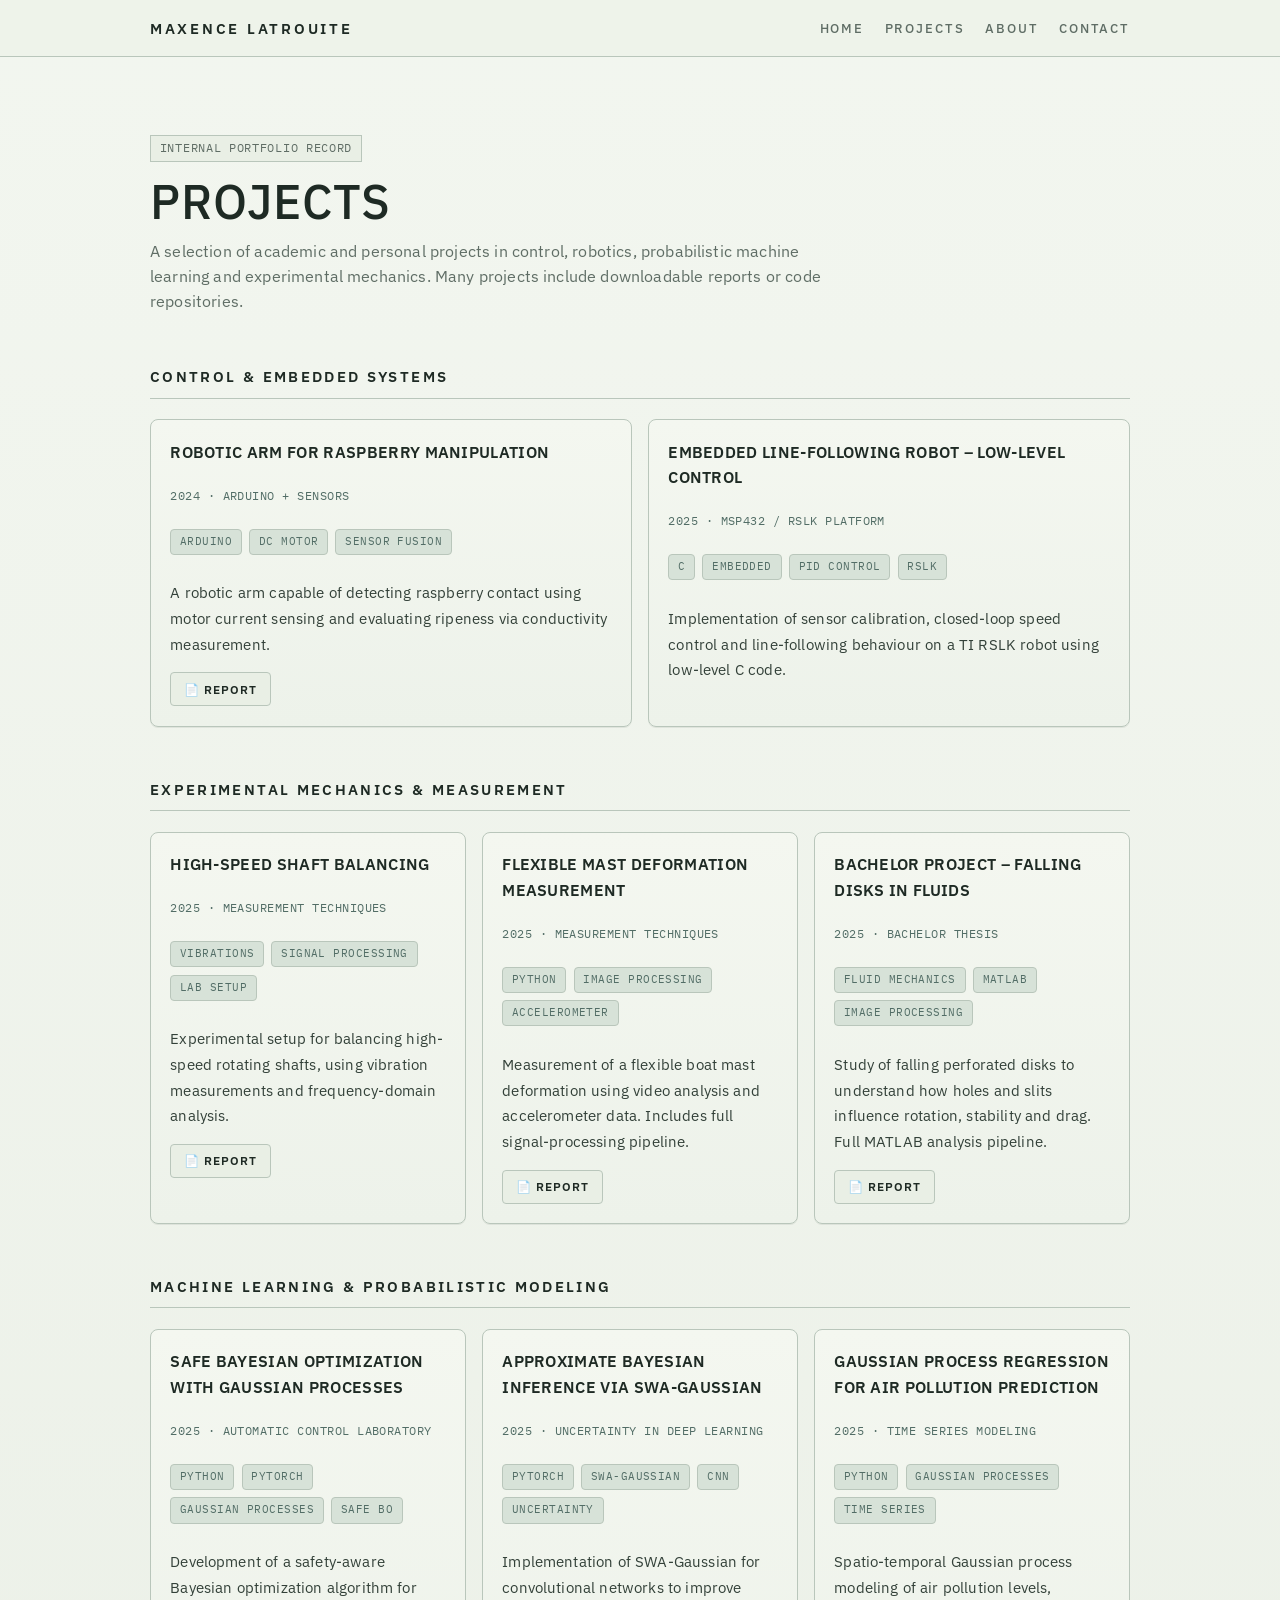
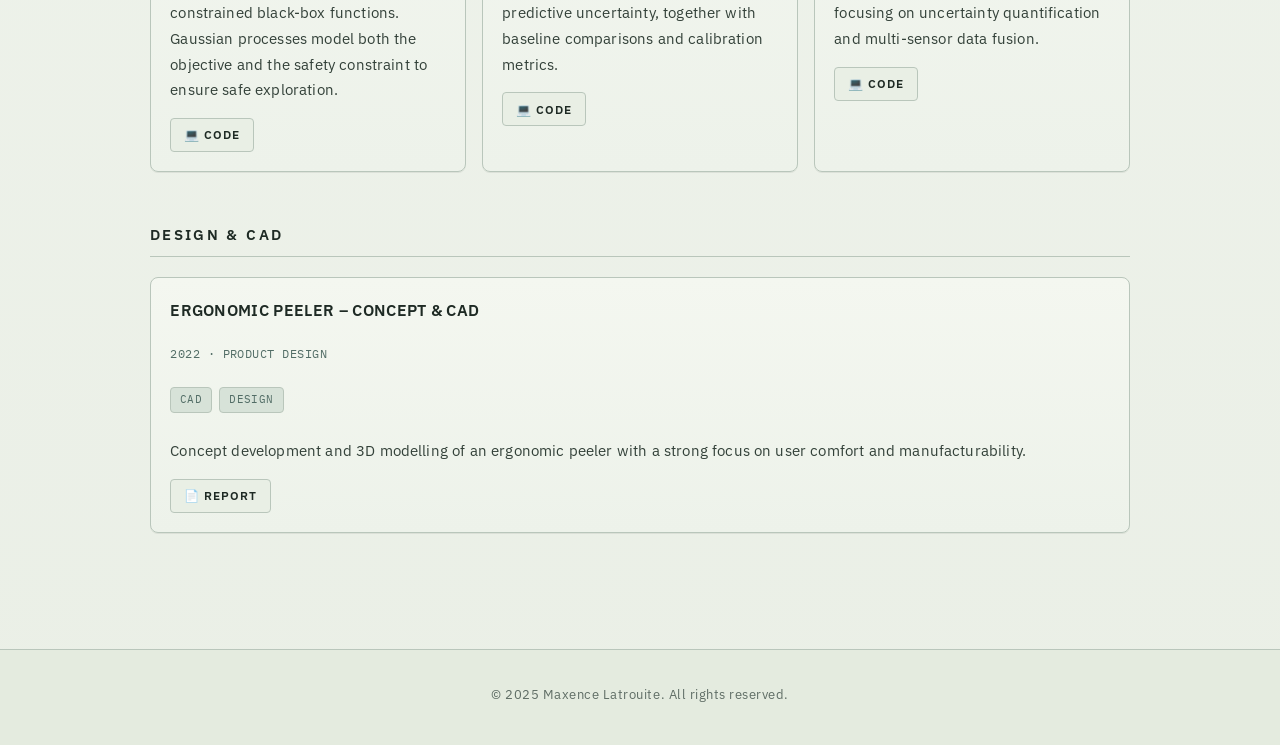
==== projects.html @ 765062e0 "Update projects.html" ====
<!DOCTYPE html>
<html lang="en">
<head>
  <meta charset="UTF-8">
  <title>Projects – Maxence Latrouite</title>
  <meta name="viewport" content="width=device-width, initial-scale=1">
  <link rel="stylesheet" href="style.css">
</head>
<body>

  <!-- HEADER (identique aux autres pages) -->
  <header class="site-header">
    <div class="container">
      <h1 class="site-title">Maxence Latrouite</h1>
      <nav class="site-nav">
        <a href="index.html">Home</a>
        <a href="projects.html">Projects</a>
        <a href="about.html">About</a>
        <a href="contact.html">Contact</a>
      </nav>
    </div>
  </header>

  <main class="container" id="projects">

    <!-- INTRO -->
    <section class="page-intro">
      <h1>Projects</h1>
      <p>
        A selection of academic and personal projects in control, robotics,
        probabilistic machine learning and experimental mechanics.
        Many projects include downloadable reports or code repositories.
      </p>
    </section>



    <!-- =============================== -->
    <!-- 1. CONTROL & EMBEDDED SYSTEMS -->
    <!-- =============================== -->

    <section class="project-section">
      <h2>Control &amp; Embedded Systems</h2>

      <div class="projects-grid">

        <!-- Raspberry Arm -->
        <article class="project-card">
          <h3>Robotic Arm for Raspberry Manipulation</h3>
          <p class="project-meta">2024 &middot; Arduino + Sensors</p>
          <p class="project-tags">
            <span>Arduino</span><span>DC Motor</span><span>Sensor Fusion</span>
          </p>
          <p class="project-summary">
            A robotic arm capable of detecting raspberry contact using motor
            current sensing and evaluating ripeness via conductivity measurement.
          </p>
          <div class="project-links">
            <a href="pdf/Projet_Framboise.pdf" target="_blank">📄 Report</a>
          </div>
        </article>

        <!-- Line-following Robot -->
        <article class="project-card">
          <h3>Embedded Line-Following Robot – Low-Level Control</h3>
          <p class="project-meta">2025 &middot; MSP432 / RSLK Platform</p>
          <p class="project-tags">
            <span>C</span><span>Embedded</span><span>PID Control</span><span>RSLK</span>
          </p>
          <p class="project-summary">
            Implementation of sensor calibration, closed-loop speed control and
            line-following behaviour on a TI RSLK robot using low-level C code.
          </p>
          <div class="project-links">
          </div>
        </article>
      </div>
    </section>


    <!-- =============================== -->
    <!-- 2. EXPERIMENTAL MECHANICS -->
    <!-- =============================== -->

    <section class="project-section">
      <h2>Experimental Mechanics &amp; Measurement</h2>

      <div class="projects-grid">

        <!-- Shaft Balancing -->
        <article class="project-card">
          <h3>High-Speed Shaft Balancing</h3>
          <p class="project-meta">2025 &middot; Measurement Techniques</p>
          <p class="project-tags">
            <span>Vibrations</span><span>Signal Processing</span><span>Lab Setup</span>
          </p>
          <p class="project-summary">
            Experimental setup for balancing high-speed rotating shafts, using
            vibration measurements and frequency-domain analysis.
          </p>
          <div class="project-links">
            <a href="pdf/DSM.pdf" target="_blank">📄 Report</a>
          </div>
        </article>

        <!-- Flexible Mast -->
        <article class="project-card">
          <h3>Flexible Mast Deformation Measurement</h3>
          <p class="project-meta">2025 &middot; Measurement Techniques</p>
          <p class="project-tags">
            <span>Python</span><span>Image Processing</span><span>Accelerometer</span>
          </p>
          <p class="project-summary">
            Measurement of a flexible boat mast deformation using video analysis
            and accelerometer data. Includes full signal-processing pipeline.
          </p>
          <div class="project-links">
            <a href="pdf/MT.pdf" target="_blank">📄 Report</a>
          </div>
        </article>

        <!-- Falling Disks -->
        <article class="project-card">
          <h3>Bachelor Project – Falling Disks in Fluids</h3>
          <p class="project-meta">2025 &middot; Bachelor Thesis</p>
          <p class="project-tags">
            <span>Fluid Mechanics</span><span>MATLAB</span><span>Image Processing</span>
          </p>
          <p class="project-summary">
            Study of falling perforated disks to understand how holes and slits
            influence rotation, stability and drag. Full MATLAB analysis pipeline.
          </p>
          <div class="project-links">
            <a href="pdf/Rapport_PDB.pdf" target="_blank">📄 Report</a>
          </div>
        </article>

      </div>
    </section>

    <!-- =============================== -->
    <!-- 3. MACHINE LEARNING & PROBABILISTIC MODELING -->
    <!-- =============================== -->

    <section class="project-section">
      <h2>Machine Learning &amp; Probabilistic Modeling</h2>

      <div class="projects-grid">

        <!-- Safe BO -->
        <article class="project-card">
          <h3>Safe Bayesian Optimization with Gaussian Processes</h3>
          <p class="project-meta">2025 &middot; Automatic Control Laboratory</p>
          <p class="project-tags">
            <span>Python</span><span>PyTorch</span><span>Gaussian Processes</span><span>Safe BO</span>
          </p>
          <p class="project-summary">
            Development of a safety-aware Bayesian optimization algorithm for
            constrained black-box functions. Gaussian processes model both the
            objective and the safety constraint to ensure safe exploration.
          </p>
          <div class="project-links">
            <a href="https://github.com/anayflima/PAI-projects-2025/blob/main/task3/solution.py" target="_blank">💻 Code</a>
          </div>
        </article>

        <!-- SWA-Gaussian -->
        <article class="project-card">
          <h3>Approximate Bayesian Inference via SWA-Gaussian</h3>
          <p class="project-meta">2025 &middot; Uncertainty in Deep Learning</p>
          <p class="project-tags">
            <span>PyTorch</span><span>SWA-Gaussian</span><span>CNN</span><span>Uncertainty</span>
          </p>
          <p class="project-summary">
            Implementation of SWA-Gaussian for convolutional networks to improve
            predictive uncertainty, together with baseline comparisons and
            calibration metrics.
          </p>
          <div class="project-links">
            <a href="https://github.com/anayflima/PAI-projects-2025/blob/main/task2/solution.py" target="_blank">💻 Code</a>
          </div>
        </article>

        <!-- GP Pollution -->
        <article class="project-card">
          <h3>Gaussian Process Regression for Air Pollution Prediction</h3>
          <p class="project-meta">2025 &middot; Time Series Modeling</p>
          <p class="project-tags">
            <span>Python</span><span>Gaussian Processes</span><span>Time Series</span>
          </p>
          <p class="project-summary">
            Spatio-temporal Gaussian process modeling of air pollution levels,
            focusing on uncertainty quantification and multi-sensor data fusion.
          </p>
          <div class="project-links">
            <a href="https://github.com/anayflima/PAI-projects-2025/blob/main/task1/solution.py" target="_blank">💻 Code</a>
          </div>
        </article>

      </div>
    </section>


    <!-- =============================== -->
    <!-- 4. DESIGN & CAD -->
    <!-- =============================== -->

    <section class="project-section">
      <h2>Design &amp; CAD</h2>

      <div class="projects-grid">
        <article class="project-card">
          <h3>Ergonomic Peeler – Concept & CAD</h3>
          <p class="project-meta">2022 &middot; Product Design</p>
          <p class="project-tags">
            <span>CAD</span><span>Design</span>
          </p>
          <p class="project-summary">
            Concept development and 3D modelling of an ergonomic peeler with a
            strong focus on user comfort and manufacturability.
          </p>
          <div class="project-links">
            <a href="pdf/Rapport_Construction_Mécanique.pdf" target="_blank">📄 Report</a>
          </div>
        </article>
      </div>

    </section>

  </main>

  <footer class="site-footer">
    <div class="container">
      <p>&copy; 2025 Maxence Latrouite. All rights reserved.</p>
    </div>
  </footer>

</body>
</html>
---- style.css ----
/* ----------------------------------------------------
   Retro corporate / Severance-inspired portfolio style
   Minimal, sterile, structured
----------------------------------------------------- */

@import url('https://fonts.googleapis.com/css2?family=IBM+Plex+Sans:wght@300;400;500;600&family=IBM+Plex+Mono:wght@400;500&display=swap');

/* ---------- Design tokens ---------- */

:root {
  --bg: #eef3ea;
  --bg-alt: #e4ebdf;
  --panel: #f4f7f0;
  --panel-2: #e9efe5;

  --text: #1e2a24;
  --muted: #5f6d65;
  --border: #b9c6bb;

  --accent: #6e8f86;
  --accent-dark: #526d66;
  --accent-soft: #d7e2d8;

  --max-width: 980px;
  --radius-sm: 4px;
  --radius-md: 8px;

  --shadow-soft: 0 1px 0 rgba(30, 42, 36, 0.08);
  --transition: 0.2s ease;
}

/* ---------- Reset ---------- */

*,
*::before,
*::after {
  box-sizing: border-box;
}

html {
  scroll-behavior: smooth;
}

body {
  margin: 0;
  font-family: "IBM Plex Sans", sans-serif;
  background:
    linear-gradient(to bottom, rgba(255,255,255,0.25), rgba(0,0,0,0.015)),
    var(--bg);
  color: var(--text);
  -webkit-font-smoothing: antialiased;
  line-height: 1.6;
  letter-spacing: 0.01em;
}

a {
  color: inherit;
  text-decoration: none;
}

img {
  max-width: 100%;
  display: block;
}

.container {
  width: min(92%, var(--max-width));
  margin: 0 auto;
}

/* ---------- Header ---------- */

.site-header {
  position: sticky;
  top: 0;
  z-index: 100;
  background: rgba(238, 243, 234, 0.96);
  backdrop-filter: blur(6px);
  border-bottom: 1px solid var(--border);
}

.site-header .container {
  display: flex;
  justify-content: space-between;
  align-items: center;
  padding: 1rem 0;
}

.site-title {
  margin: 0;
  font-size: 0.95rem;
  font-weight: 600;
  letter-spacing: 0.18em;
  text-transform: uppercase;
  color: var(--text);
}

.site-nav {
  display: flex;
  gap: 1.3rem;
  align-items: center;
}

.site-nav a {
  position: relative;
  font-size: 0.82rem;
  font-weight: 500;
  letter-spacing: 0.14em;
  text-transform: uppercase;
  color: var(--muted);
  transition: color var(--transition);
}

.site-nav a::after {
  content: "";
  position: absolute;
  left: 0;
  bottom: -0.28rem;
  width: 100%;
  height: 1px;
  background: var(--accent-dark);
  transform: scaleX(0);
  transform-origin: left;
  transition: transform var(--transition);
}

.site-nav a:hover,
.site-nav a:focus-visible {
  color: var(--text);
}

.site-nav a:hover::after,
.site-nav a:focus-visible::after {
  transform: scaleX(1);
}

/* ---------- Main ---------- */

main.container {
  padding-top: 2.8rem;
  padding-bottom: 4rem;
}

.page-intro {
  margin: 2rem 0 2.8rem;
  max-width: 760px;
}

.page-intro::before {
  content: "Internal Portfolio Record";
  display: inline-block;
  margin-bottom: 0.8rem;
  padding: 0.22rem 0.55rem;
  border: 1px solid var(--border);
  background: var(--panel-2);
  color: var(--muted);
  font-family: "IBM Plex Mono", monospace;
  font-size: 0.72rem;
  letter-spacing: 0.06em;
  text-transform: uppercase;
}

.page-intro h1 {
  margin: 0 0 0.7rem;
  font-size: clamp(2rem, 3.8vw, 3rem);
  font-weight: 500;
  letter-spacing: 0.02em;
  line-height: 1.1;
  text-transform: uppercase;
}

.page-intro p {
  margin: 0.35rem 0;
  font-size: 0.98rem;
  color: var(--muted);
  max-width: 680px;
}

/* ---------- Sections ---------- */

.project-section {
  margin: 3.2rem 0;
}

.project-section h2 {
  margin: 0 0 1.3rem;
  padding-bottom: 0.55rem;
  border-bottom: 1px solid var(--border);
  font-size: 0.92rem;
  font-weight: 600;
  letter-spacing: 0.16em;
  text-transform: uppercase;
  color: var(--text);
}

/* ---------- Grid ---------- */

.projects-grid {
  display: grid;
  grid-template-columns: repeat(auto-fit, minmax(270px, 1fr));
  gap: 1rem;
}

/* ---------- Cards ---------- */

.project-card {
  background: linear-gradient(180deg, var(--panel) 0%, #edf2ea 100%);
  border: 1px solid var(--border);
  border-radius: var(--radius-md);
  padding: 1.2rem;
  box-shadow: var(--shadow-soft);
  display: flex;
  flex-direction: column;
  gap: 0.6rem;
  transition:
    border-color var(--transition),
    transform var(--transition),
    background var(--transition);
}

.project-card:hover {
  transform: translateY(-2px);
  border-color: var(--accent);
  background: linear-gradient(180deg, #f6f9f3 0%, #eaf1e8 100%);
}

.project-card h3 {
  margin: 0;
  font-size: 1rem;
  font-weight: 600;
  letter-spacing: 0.02em;
  text-transform: uppercase;
}

.project-meta {
  color: var(--accent-dark);
  font-family: "IBM Plex Mono", monospace;
  font-size: 0.74rem;
  letter-spacing: 0.04em;
  text-transform: uppercase;
}

.project-summary {
  margin: 0;
  font-size: 0.94rem;
  line-height: 1.7;
  color: #334139;
}

/* ---------- Tags ---------- */

.project-tags {
  display: flex;
  flex-wrap: wrap;
  gap: 0.45rem;
  margin-top: 0.1rem;
}

.project-tags span {
  padding: 0.2rem 0.55rem;
  border: 1px solid var(--border);
  border-radius: var(--radius-sm);
  background: var(--accent-soft);
  color: var(--accent-dark);
  font-family: "IBM Plex Mono", monospace;
  font-size: 0.7rem;
  letter-spacing: 0.04em;
  text-transform: uppercase;
}

/* ---------- Links ---------- */

.project-links {
  margin-top: 0.35rem;
  display: flex;
  flex-wrap: wrap;
  gap: 0.55rem;
}

.project-links a {
  display: inline-flex;
  align-items: center;
  justify-content: center;
  min-height: 34px;
  padding: 0.38rem 0.8rem;
  border: 1px solid var(--border);
  border-radius: var(--radius-sm);
  background: var(--panel-2);
  color: var(--text);
  font-size: 0.76rem;
  font-weight: 600;
  letter-spacing: 0.08em;
  text-transform: uppercase;
  transition:
    background var(--transition),
    border-color var(--transition),
    color var(--transition);
}

.project-links a:hover,
.project-links a:focus-visible {
  background: var(--accent);
  border-color: var(--accent-dark);
  color: #f5f8f4;
}

/* ---------- Images ---------- */

.edu-img {
  width: 100%;
  max-width: 900px;
  border-radius: var(--radius-md);
  border: 1px solid var(--border);
  background: var(--panel);
  box-shadow: var(--shadow-soft);
  margin-bottom: 1rem;
  object-fit: cover;
  filter: saturate(0.88) contrast(0.96);
}

/* ---------- Footer ---------- */

.site-footer {
  border-top: 1px solid var(--border);
  background: var(--bg-alt);
  padding: 1.4rem 0 1.7rem;
  text-align: center;
  color: var(--muted);
  font-size: 0.8rem;
  letter-spacing: 0.04em;
}

/* ---------- Accessibility ---------- */

a:focus-visible {
  outline: 2px solid var(--accent-dark);
  outline-offset: 2px;
}

/* ---------- Responsive ---------- */

@media (max-width: 720px) {
  .site-header .container {
    flex-direction: column;
    align-items: flex-start;
    gap: 0.7rem;
  }

  .site-nav {
    flex-wrap: wrap;
    gap: 0.9rem;
  }

  .page-intro h1 {
    font-size: 2rem;
  }

  .project-card {
    padding: 1rem;
  }
}
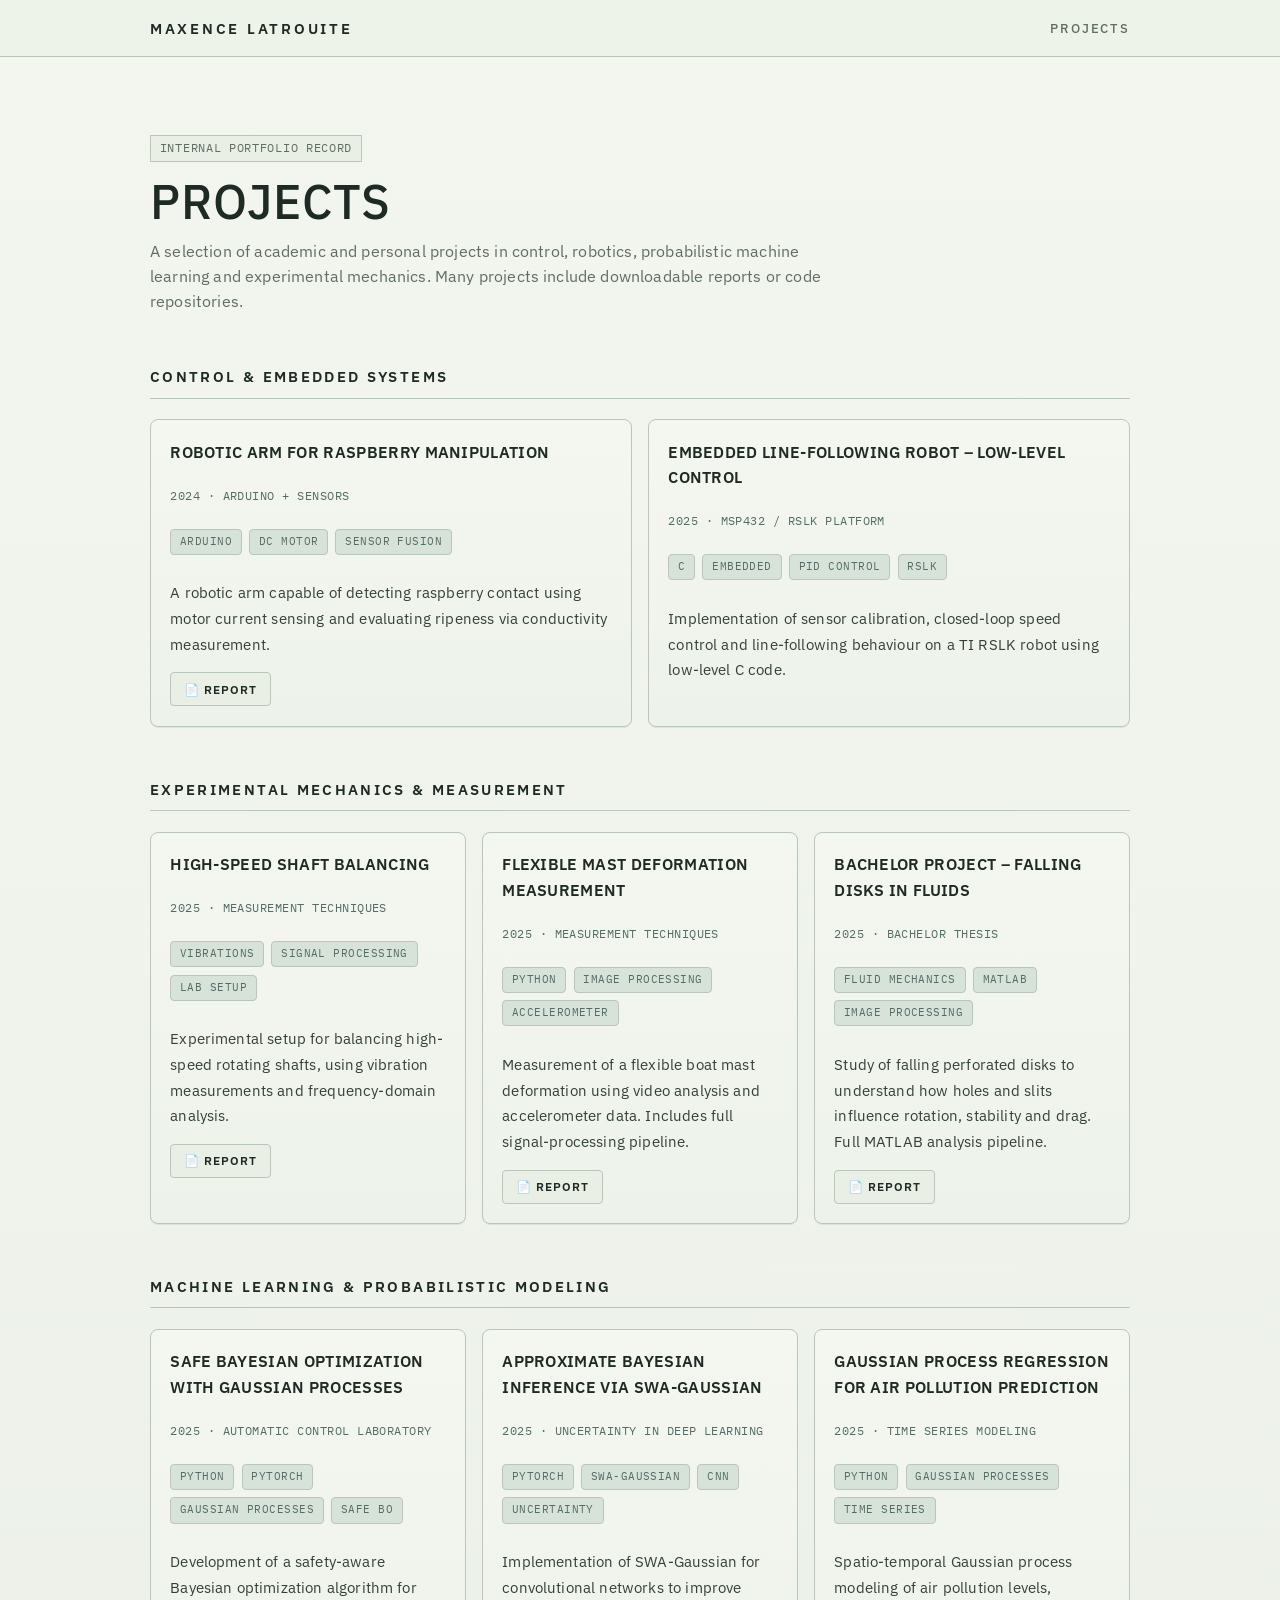
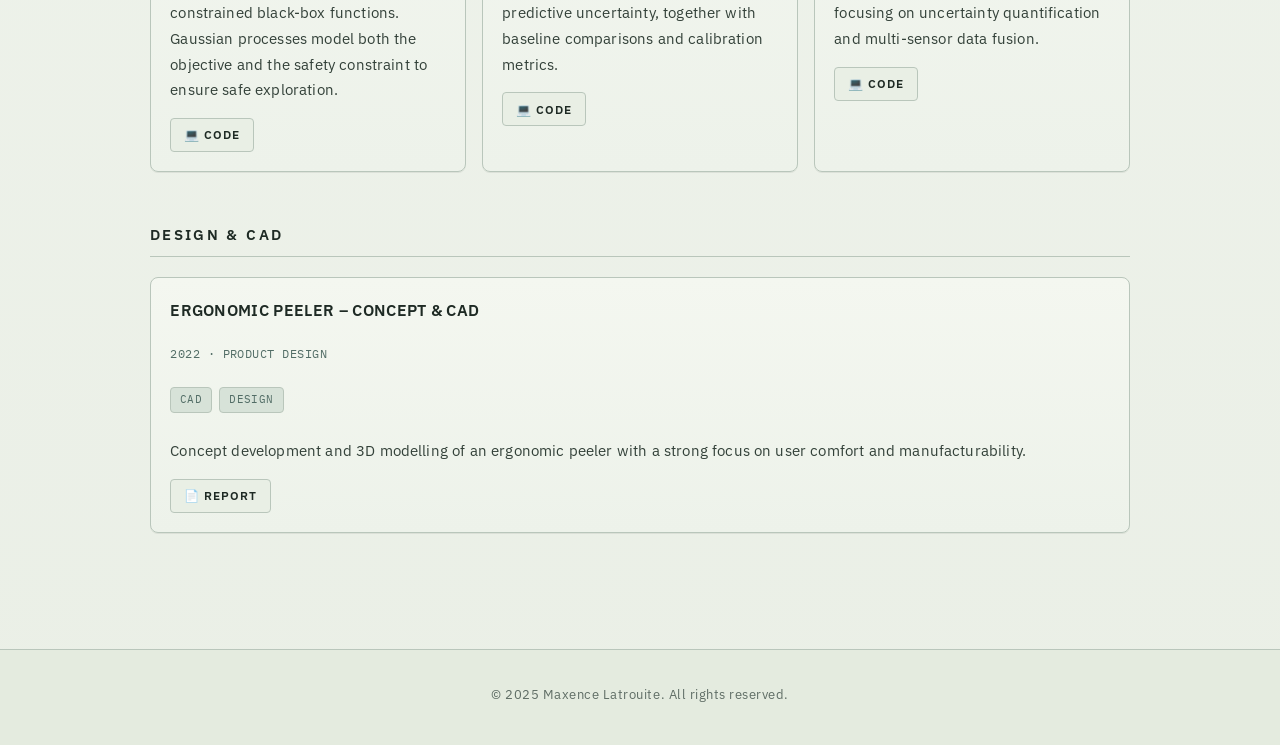
==== commit d87a74b6: "Update projects.html" ====
--- a/projects.html
+++ b/projects.html
@@ -13,10 +13,7 @@
     <div class="container">
       <h1 class="site-title">Maxence Latrouite</h1>
       <nav class="site-nav">
-        <a href="index.html">Home</a>
         <a href="projects.html">Projects</a>
-        <a href="about.html">About</a>
-        <a href="contact.html">Contact</a>
       </nav>
     </div>
   </header>
